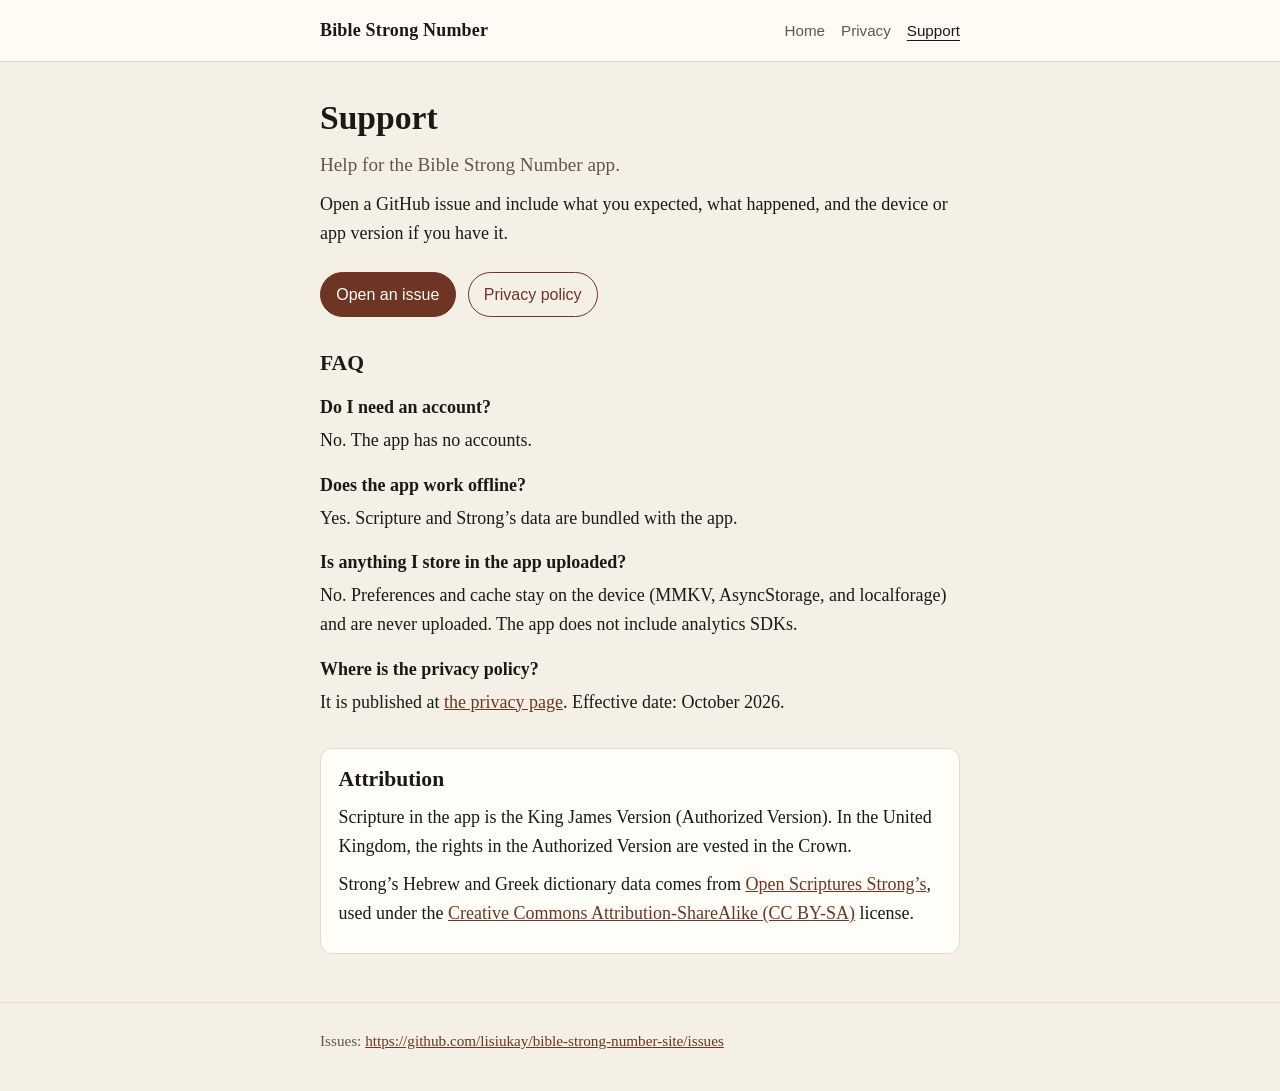
==== support/index.html @ 58b6bf75 "Add privacy and support pages for GitHub Pages. Publish a static landing page, privacy policy, and s" ====
<!DOCTYPE html>
<html lang="en">
<head>
  <meta charset="utf-8">
  <meta name="viewport" content="width=device-width, initial-scale=1">
  <title>Support — Bible Strong Number</title>
  <meta name="description" content="Support for the Bible Strong Number app. Get help on GitHub Issues.">
  <link rel="stylesheet" href="../styles.css">
</head>
<body>
  <header class="site-header">
    <div class="wrap">
      <a class="brand" href="../">Bible Strong Number</a>
      <nav class="nav" aria-label="Primary">
        <a href="../">Home</a>
        <a href="../privacy/">Privacy</a>
        <a href="./" aria-current="page">Support</a>
      </nav>
    </div>
  </header>
  <main class="wrap">
    <h1>Support</h1>
    <p class="lede">Help for the Bible Strong Number app.</p>
    <p>Open a GitHub issue and include what you expected, what happened, and the device or app version if you have it.</p>
    <div class="actions">
      <a class="button" href="https://github.com/lisiukay/bible-strong-number-site/issues">Open an issue</a>
      <a class="button secondary" href="../privacy/">Privacy policy</a>
    </div>

    <h2>FAQ</h2>
    <dl>
      <dt>Do I need an account?</dt>
      <dd>No. The app has no accounts.</dd>
      <dt>Does the app work offline?</dt>
      <dd>Yes. Scripture and Strong’s data are bundled with the app.</dd>
      <dt>Is anything I store in the app uploaded?</dt>
      <dd>No. Preferences and cache stay on the device (MMKV, AsyncStorage, and localforage) and are never uploaded. The app does not include analytics SDKs.</dd>
      <dt>Where is the privacy policy?</dt>
      <dd>It is published at <a href="../privacy/">the privacy page</a>. Effective date: October 2026.</dd>
    </dl>

    <section class="panel" aria-labelledby="attribution-heading">
      <h2 id="attribution-heading">Attribution</h2>
      <p>Scripture in the app is the King James Version (Authorized Version). In the United Kingdom, the rights in the Authorized Version are vested in the Crown.</p>
      <p>Strong’s Hebrew and Greek dictionary data comes from <a href="https://github.com/openscriptures/strongs">Open Scriptures Strong’s</a>, used under the <a href="https://creativecommons.org/licenses/by-sa/4.0/">Creative Commons Attribution-ShareAlike (CC BY-SA)</a> license.</p>
    </section>
  </main>
  <footer class="site-footer">
    <div class="wrap">
      <p>Issues: <a href="https://github.com/lisiukay/bible-strong-number-site/issues">https://github.com/lisiukay/bible-strong-number-site/issues</a></p>
    </div>
  </footer>
</body>
</html>
---- styles.css ----
:root {
  --bg: #f4f0e6;
  --ink: #1c1915;
  --muted: #5e574c;
  --accent: #6e3424;
  --accent-dark: #4e2419;
  --card: #fffdf8;
  --line: #e3dacb;
  --todo-bg: #fff6d8;
  --todo-line: #e2c56a;
  --max: 40rem;
}

* {
  box-sizing: border-box;
}

html {
  scroll-behavior: smooth;
}

body {
  margin: 0;
  background: var(--bg);
  color: var(--ink);
  font-family: "Iowan Old Style", "Palatino Linotype", Palatino, Georgia, serif;
  font-size: 1.125rem;
  line-height: 1.6;
}

a {
  color: var(--accent);
}

a:hover {
  color: var(--accent-dark);
}

a:focus-visible {
  outline: 2px solid var(--accent);
  outline-offset: 3px;
}

.wrap {
  width: min(var(--max), calc(100% - 2rem));
  margin: 0 auto;
}

.site-header {
  border-bottom: 1px solid var(--line);
  background: rgba(255, 253, 248, 0.9);
}

.site-header .wrap {
  display: flex;
  flex-wrap: wrap;
  align-items: baseline;
  justify-content: space-between;
  gap: 0.75rem 1.5rem;
  padding: 1rem 0;
}

.brand {
  color: var(--ink);
  font-weight: 650;
  text-decoration: none;
  letter-spacing: 0.01em;
}

.nav {
  display: flex;
  gap: 1rem;
}

.nav a {
  color: var(--muted);
  text-decoration: none;
  font-family: "Avenir Next", "Segoe UI", sans-serif;
  font-size: 0.95rem;
}

.nav a[aria-current="page"] {
  color: var(--ink);
  text-decoration: underline;
  text-underline-offset: 0.25em;
}

main {
  padding: 2.25rem 0 3rem;
}

h1 {
  margin: 0 0 0.75rem;
  font-size: 2.1rem;
  line-height: 1.2;
  font-weight: 650;
}

h2 {
  margin: 2rem 0 0.5rem;
  font-size: 1.35rem;
  line-height: 1.3;
}

p,
li {
  margin: 0.6rem 0;
}

.lede {
  font-size: 1.2rem;
  color: var(--muted);
}

.actions {
  display: flex;
  flex-wrap: wrap;
  gap: 0.75rem;
  margin: 1.5rem 0 0.5rem;
}

.button {
  display: inline-block;
  padding: 0.55rem 0.95rem;
  border: 1px solid var(--accent);
  border-radius: 999px;
  background: var(--accent);
  color: #fffdf8;
  text-decoration: none;
  font-family: "Avenir Next", "Segoe UI", sans-serif;
  font-size: 1rem;
}

.button.secondary {
  background: transparent;
  color: var(--accent);
}

.button:hover {
  background: var(--accent-dark);
  border-color: var(--accent-dark);
  color: #fffdf8;
}

.panel {
  margin-top: 2rem;
  padding: 1rem 1.1rem;
  background: var(--card);
  border: 1px solid var(--line);
  border-radius: 0.75rem;
}

.panel h2:first-child {
  margin-top: 0;
}

.meta {
  font-family: "Avenir Next", "Segoe UI", sans-serif;
  font-size: 0.95rem;
  color: var(--muted);
}

.todo {
  margin-top: 1rem;
  padding: 0.85rem 1rem;
  background: var(--todo-bg);
  border: 1px solid var(--todo-line);
  border-radius: 0.5rem;
}

.todo strong {
  font-family: "Avenir Next", "Segoe UI", sans-serif;
  letter-spacing: 0.04em;
}

dl {
  margin: 0.5rem 0 0;
}

dt {
  margin-top: 1rem;
  font-weight: 650;
}

dd {
  margin: 0.25rem 0 0;
}

.site-footer {
  border-top: 1px solid var(--line);
  padding: 1.25rem 0 2rem;
  color: var(--muted);
  font-size: 0.95rem;
}

.site-footer p {
  margin: 0.35rem 0;
}

code {
  font-family: ui-monospace, "SFMono-Regular", Menlo, Consolas, monospace;
  font-size: 0.92em;
}
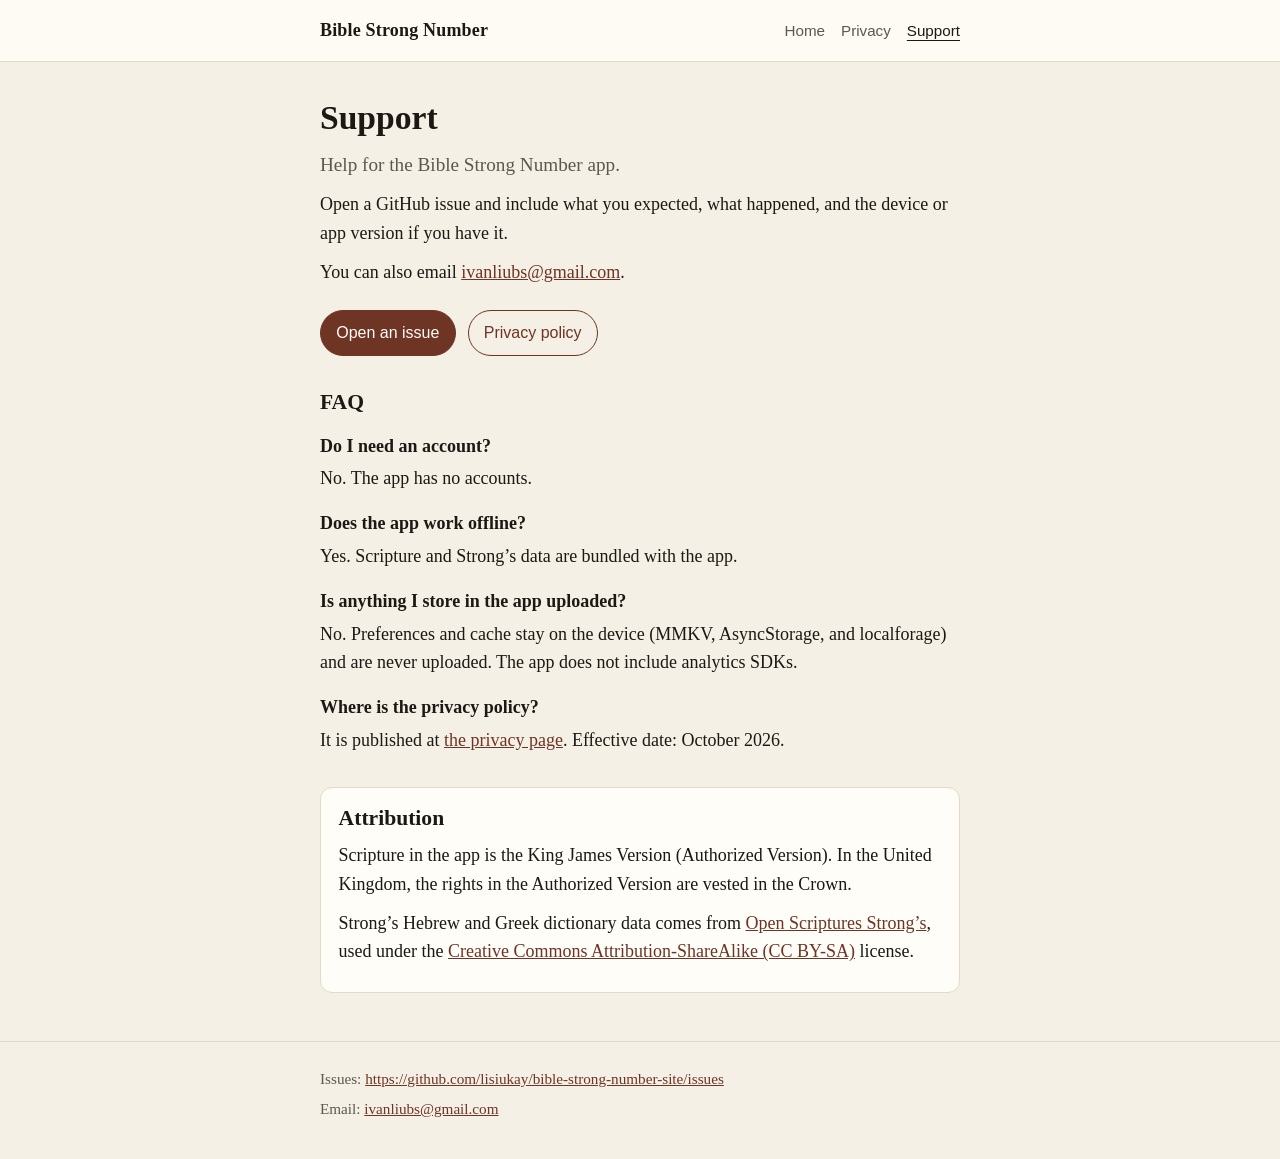
==== commit 1d1c5b28: "Publish the approved contact email on privacy and support. Co-authored-by: lisiukay <lisiukay@users." ====
--- a/support/index.html
+++ b/support/index.html
@@ -22,6 +22,7 @@
     <h1>Support</h1>
     <p class="lede">Help for the Bible Strong Number app.</p>
     <p>Open a GitHub issue and include what you expected, what happened, and the device or app version if you have it.</p>
+    <p>You can also email <a href="mailto:ivanliubs@gmail.com">ivanliubs@gmail.com</a>.</p>
     <div class="actions">
       <a class="button" href="https://github.com/lisiukay/bible-strong-number-site/issues">Open an issue</a>
       <a class="button secondary" href="../privacy/">Privacy policy</a>
@@ -48,6 +49,7 @@
   <footer class="site-footer">
     <div class="wrap">
       <p>Issues: <a href="https://github.com/lisiukay/bible-strong-number-site/issues">https://github.com/lisiukay/bible-strong-number-site/issues</a></p>
+      <p>Email: <a href="mailto:ivanliubs@gmail.com">ivanliubs@gmail.com</a></p>
     </div>
   </footer>
 </body>
--- a/styles.css
+++ b/styles.css
@@ -6,8 +6,6 @@
   --accent-dark: #4e2419;
   --card: #fffdf8;
   --line: #e3dacb;
-  --todo-bg: #fff6d8;
-  --todo-line: #e2c56a;
   --max: 40rem;
 }
 
@@ -160,19 +158,6 @@
   color: var(--muted);
 }
 
-.todo {
-  margin-top: 1rem;
-  padding: 0.85rem 1rem;
-  background: var(--todo-bg);
-  border: 1px solid var(--todo-line);
-  border-radius: 0.5rem;
-}
-
-.todo strong {
-  font-family: "Avenir Next", "Segoe UI", sans-serif;
-  letter-spacing: 0.04em;
-}
-
 dl {
   margin: 0.5rem 0 0;
 }
